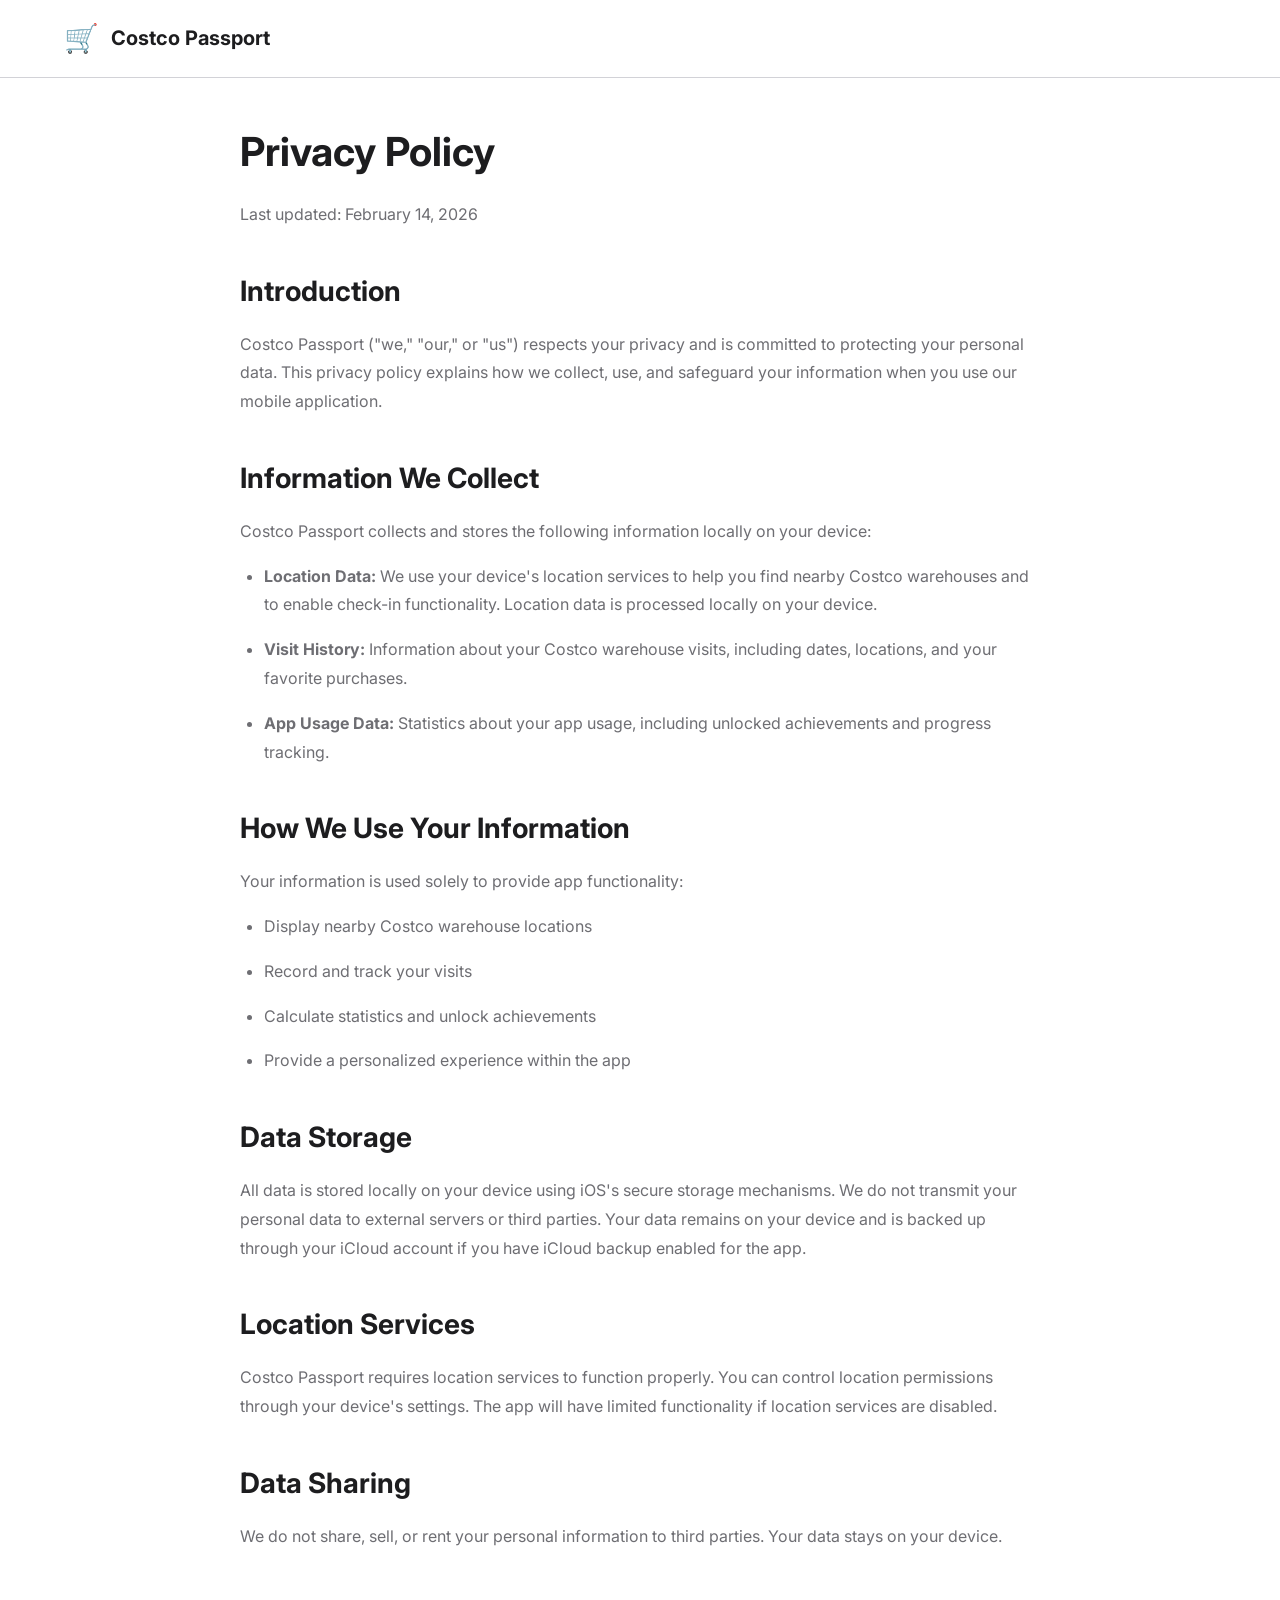
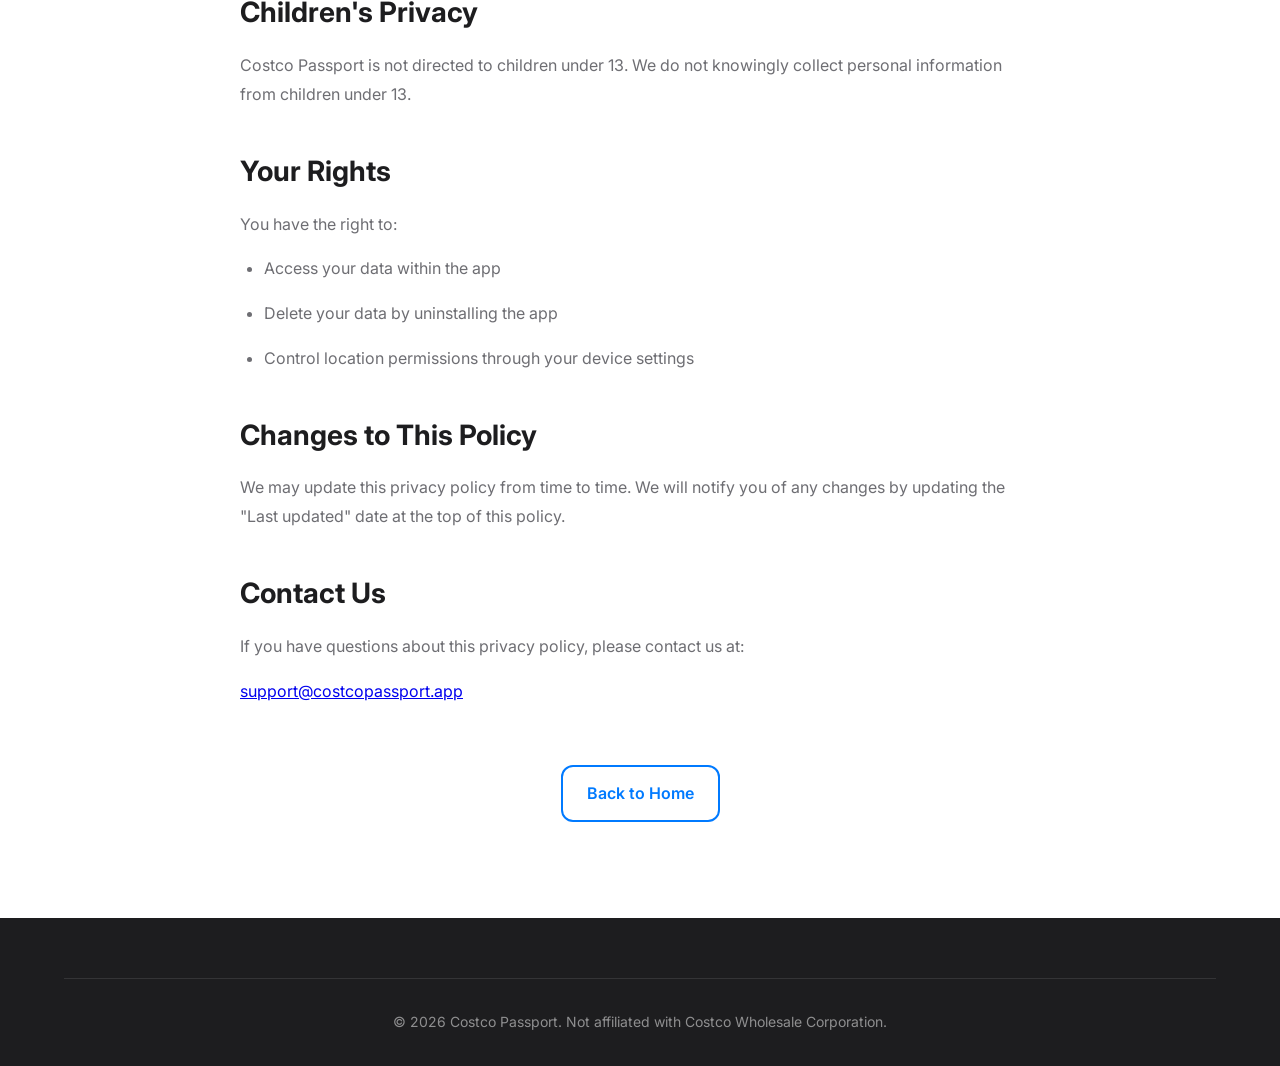
==== privacy.html @ 89473a06 "Initial commit: Costco Passport marketing website" ====
<!DOCTYPE html>
<html lang="en">

<head>
    <meta charset="UTF-8">
    <meta name="viewport" content="width=device-width, initial-scale=1.0">
    <title>Privacy Policy - Costco Passport</title>
    <link rel="stylesheet" href="styles.css">
    <link href="https://fonts.googleapis.com/css2?family=Inter:wght@400;600;700;800&display=swap" rel="stylesheet">
    <style>
        .legal-page {
            padding: 120px 0 80px;
            max-width: 800px;
            margin: 0 auto;
        }

        .legal-page h1 {
            font-size: 40px;
            margin-bottom: 16px;
        }

        .legal-page .date {
            color: var(--text-secondary);
            margin-bottom: 40px;
        }

        .legal-page h2 {
            font-size: 28px;
            margin-top: 40px;
            margin-bottom: 16px;
        }

        .legal-page p,
        .legal-page li {
            color: var(--text-secondary);
            margin-bottom: 16px;
            line-height: 1.8;
        }

        .legal-page ul {
            margin-left: 24px;
            margin-bottom: 16px;
        }
    </style>
</head>

<body>
    <nav class="navbar">
        <div class="container">
            <div class="nav-content">
                <a href="index.html" class="logo">
                    <span class="logo-icon">🛒</span>
                    <span class="logo-text">Costco Passport</span>
                </a>
            </div>
        </div>
    </nav>

    <div class="container legal-page">
        <h1>Privacy Policy</h1>
        <p class="date">Last updated: February 14, 2026</p>

        <h2>Introduction</h2>
        <p>Costco Passport ("we," "our," or "us") respects your privacy and is committed to protecting your personal
            data. This privacy policy explains how we collect, use, and safeguard your information when you use our
            mobile application.</p>

        <h2>Information We Collect</h2>
        <p>Costco Passport collects and stores the following information locally on your device:</p>
        <ul>
            <li><strong>Location Data:</strong> We use your device's location services to help you find nearby Costco
                warehouses and to enable check-in functionality. Location data is processed locally on your device.</li>
            <li><strong>Visit History:</strong> Information about your Costco warehouse visits, including dates,
                locations, and your favorite purchases.</li>
            <li><strong>App Usage Data:</strong> Statistics about your app usage, including unlocked achievements and
                progress tracking.</li>
        </ul>

        <h2>How We Use Your Information</h2>
        <p>Your information is used solely to provide app functionality:</p>
        <ul>
            <li>Display nearby Costco warehouse locations</li>
            <li>Record and track your visits</li>
            <li>Calculate statistics and unlock achievements</li>
            <li>Provide a personalized experience within the app</li>
        </ul>

        <h2>Data Storage</h2>
        <p>All data is stored locally on your device using iOS's secure storage mechanisms. We do not transmit your
            personal data to external servers or third parties. Your data remains on your device and is backed up
            through your iCloud account if you have iCloud backup enabled for the app.</p>

        <h2>Location Services</h2>
        <p>Costco Passport requires location services to function properly. You can control location permissions through
            your device's settings. The app will have limited functionality if location services are disabled.</p>

        <h2>Data Sharing</h2>
        <p>We do not share, sell, or rent your personal information to third parties. Your data stays on your device.
        </p>

        <h2>Children's Privacy</h2>
        <p>Costco Passport is not directed to children under 13. We do not knowingly collect personal information from
            children under 13.</p>

        <h2>Your Rights</h2>
        <p>You have the right to:</p>
        <ul>
            <li>Access your data within the app</li>
            <li>Delete your data by uninstalling the app</li>
            <li>Control location permissions through your device settings</li>
        </ul>

        <h2>Changes to This Policy</h2>
        <p>We may update this privacy policy from time to time. We will notify you of any changes by updating the "Last
            updated" date at the top of this policy.</p>

        <h2>Contact Us</h2>
        <p>If you have questions about this privacy policy, please contact us at:</p>
        <p><a href="mailto:support@costcopassport.app">support@costcopassport.app</a></p>

        <p style="margin-top: 60px; text-align: center;">
            <a href="index.html" class="btn-secondary">Back to Home</a>
        </p>
    </div>

    <footer class="footer">
        <div class="container">
            <div class="footer-bottom">
                <p>&copy; 2026 Costco Passport. Not affiliated with Costco Wholesale Corporation.</p>
            </div>
        </div>
    </footer>
</body>

</html>
---- styles.css ----
* {
    margin: 0;
    padding: 0;
    box-sizing: border-box;
}

:root {
    --primary-color: #007AFF;
    --primary-dark: #0051D5;
    --secondary-color: #5856D6;
    --text-primary: #1d1d1f;
    --text-secondary: #6e6e73;
    --background: #ffffff;
    --surface: #f5f5f7;
    --border: #d2d2d7;
    --success: #34C759;
    --shadow: rgba(0, 0, 0, 0.1);
    --shadow-heavy: rgba(0, 0, 0, 0.15);
}

body {
    font-family: 'Inter', -apple-system, BlinkMacSystemFont, 'Segoe UI', Roboto, sans-serif;
    color: var(--text-primary);
    background: var(--background);
    line-height: 1.6;
    overflow-x: hidden;
}

.container {
    max-width: 1200px;
    margin: 0 auto;
    padding: 0 24px;
}

/* Navigation */
.navbar {
    position: fixed;
    top: 0;
    width: 100%;
    background: rgba(255, 255, 255, 0.8);
    backdrop-filter: blur(20px);
    -webkit-backdrop-filter: blur(20px);
    border-bottom: 1px solid var(--border);
    z-index: 1000;
    transition: all 0.3s ease;
}

.navbar.scrolled {
    background: rgba(255, 255, 255, 0.95);
    box-shadow: 0 2px 8px var(--shadow);
}

.nav-content {
    display: flex;
    justify-content: space-between;
    align-items: center;
    padding: 16px 0;
}

.logo {
    display: flex;
    align-items: center;
    gap: 12px;
    font-weight: 700;
    font-size: 20px;
    color: var(--text-primary);
    text-decoration: none;
}

.logo-icon {
    font-size: 28px;
}

.nav-links {
    display: flex;
    gap: 32px;
    align-items: center;
}

.nav-links a {
    color: var(--text-primary);
    text-decoration: none;
    font-weight: 500;
    transition: all 0.3s ease;
}

.nav-links a:hover {
    color: var(--primary-color);
}

/* Buttons */
.btn-primary,
.btn-secondary {
    display: inline-flex;
    align-items: center;
    gap: 8px;
    padding: 12px 24px;
    border-radius: 12px;
    font-weight: 600;
    text-decoration: none;
    transition: all 0.3s ease;
    border: none;
    cursor: pointer;
    font-size: 16px;
}

.btn-primary {
    background: var(--primary-color);
    color: white;
}

.btn-primary:hover {
    background: var(--primary-dark);
    transform: translateY(-2px);
    box-shadow: 0 8px 16px var(--shadow);
}

.btn-secondary {
    background: transparent;
    color: var(--primary-color);
    border: 2px solid var(--primary-color);
}

.btn-secondary:hover {
    background: var(--primary-color);
    color: white;
}

.btn-large {
    padding: 16px 32px;
    font-size: 18px;
}

.apple-icon {
    display: flex;
    align-items: center;
}

/* Hero Section */
.hero {
    padding: 120px 0 80px;
    background: linear-gradient(135deg, #f5f7fa 0%, #e8ecf1 100%);
}

.hero-content {
    display: grid;
    grid-template-columns: 1fr 1fr;
    gap: 60px;
    align-items: center;
}

.hero-text h1 {
    font-size: 56px;
    font-weight: 800;
    line-height: 1.1;
    margin-bottom: 24px;
    color: var(--text-primary);
}

.hero-subtitle {
    font-size: 20px;
    color: var(--text-secondary);
    margin-bottom: 32px;
    line-height: 1.6;
}

.hero-buttons {
    display: flex;
    gap: 16px;
    margin-bottom: 24px;
}

.hero-note {
    font-size: 14px;
    color: var(--text-secondary);
}

/* Phone Mockup */
.hero-image {
    display: flex;
    justify-content: center;
    align-items: center;
}

.phone-mockup {
    position: relative;
    width: 300px;
    height: 600px;
    background: #1d1d1f;
    border-radius: 40px;
    padding: 12px;
    box-shadow: 0 20px 60px var(--shadow-heavy);
}

.phone-screen {
    width: 100%;
    height: 100%;
    border-radius: 32px;
    overflow: hidden;
    background: white;
}

.screenshot-preview {
    width: 100%;
    height: 100%;
    object-fit: cover;
}

/* Features Section */
.features {
    padding: 100px 0;
    background: white;
}

.section-title {
    font-size: 48px;
    font-weight: 800;
    text-align: center;
    margin-bottom: 16px;
}

.section-subtitle {
    font-size: 20px;
    color: var(--text-secondary);
    text-align: center;
    margin-bottom: 60px;
}

.features-grid {
    display: grid;
    grid-template-columns: repeat(auto-fit, minmax(320px, 1fr));
    gap: 32px;
}

.feature-card {
    padding: 40px;
    background: var(--surface);
    border-radius: 20px;
    transition: all 0.3s ease;
}

.feature-card:hover {
    transform: translateY(-8px);
    box-shadow: 0 12px 24px var(--shadow);
}

.feature-icon {
    font-size: 48px;
    margin-bottom: 20px;
}

.feature-card h3 {
    font-size: 24px;
    font-weight: 700;
    margin-bottom: 12px;
}

.feature-card p {
    color: var(--text-secondary);
    line-height: 1.6;
}

/* Screenshots Section */
.screenshots {
    padding: 100px 0;
    background: linear-gradient(135deg, #667eea 0%, #764ba2 100%);
    color: white;
}

.screenshots .section-title {
    color: white;
}

.screenshots .section-subtitle {
    color: rgba(255, 255, 255, 0.8);
}

.screenshots-grid {
    display: grid;
    grid-template-columns: repeat(auto-fit, minmax(240px, 1fr));
    gap: 32px;
}

.screenshot-item {
    text-align: center;
}

.screenshot-img {
    width: 100%;
    max-width: 280px;
    height: auto;
    border-radius: 20px;
    box-shadow: 0 20px 40px rgba(0, 0, 0, 0.3);
    border: 3px solid rgba(255, 255, 255, 0.1);
    margin-bottom: 16px;
    background: #1d1d1f;
}

.screenshot-caption {
    font-size: 16px;
    font-weight: 600;
    color: rgba(255, 255, 255, 0.9);
}

/* Download Section */
.download {
    padding: 100px 0;
    background: var(--background);
    text-align: center;
}

.download-content h2 {
    font-size: 48px;
    font-weight: 800;
    margin-bottom: 16px;
}

.download-content p {
    font-size: 20px;
    color: var(--text-secondary);
    margin-bottom: 32px;
}

.download-note {
    margin-top: 16px;
    font-size: 14px;
    color: var(--text-secondary);
}

/* Footer */
.footer {
    padding: 60px 0 32px;
    background: var(--text-primary);
    color: white;
}

.footer-content {
    display: grid;
    grid-template-columns: repeat(auto-fit, minmax(200px, 1fr));
    gap: 40px;
    margin-bottom: 40px;
}

.footer-section h4 {
    font-size: 16px;
    font-weight: 600;
    margin-bottom: 16px;
}

.footer-description {
    color: rgba(255, 255, 255, 0.7);
    font-size: 14px;
    margin-top: 12px;
}

.footer-links {
    list-style: none;
}

.footer-links li {
    margin-bottom: 8px;
}

.footer-links a {
    color: rgba(255, 255, 255, 0.7);
    text-decoration: none;
    font-size: 14px;
    transition: color 0.3s ease;
}

.footer-links a:hover {
    color: white;
}

.footer-bottom {
    padding-top: 32px;
    border-top: 1px solid rgba(255, 255, 255, 0.1);
    text-align: center;
}

.footer-bottom p {
    color: rgba(255, 255, 255, 0.5);
    font-size: 14px;
}

/* Responsive Design */
@media (max-width: 768px) {
    .nav-links {
        gap: 16px;
    }

    .nav-links a:not(.btn-primary) {
        display: none;
    }

    .hero {
        padding: 100px 0 60px;
    }

    .hero-content {
        grid-template-columns: 1fr;
        gap: 40px;
    }

    .hero-text h1 {
        font-size: 40px;
    }

    .hero-subtitle {
        font-size: 18px;
    }

    .hero-buttons {
        flex-direction: column;
    }

    .phone-mockup {
        width: 250px;
        height: 500px;
    }

    .section-title {
        font-size: 36px;
    }

    .section-subtitle {
        font-size: 18px;
    }

    .features-grid {
        grid-template-columns: 1fr;
    }

    .screenshots-grid {
        grid-template-columns: 1fr;
    }

    .footer-content {
        grid-template-columns: 1fr;
        gap: 32px;
    }
}

/* Animations */
@keyframes fadeInUp {
    from {
        opacity: 0;
        transform: translateY(30px);
    }

    to {
        opacity: 1;
        transform: translateY(0);
    }
}

.hero-content>* {
    animation: fadeInUp 0.6s ease-out;
}

.feature-card {
    animation: fadeInUp 0.6s ease-out;
    animation-fill-mode: both;
}

.feature-card:nth-child(1) {
    animation-delay: 0.1s;
}

.feature-card:nth-child(2) {
    animation-delay: 0.2s;
}

.feature-card:nth-child(3) {
    animation-delay: 0.3s;
}

.feature-card:nth-child(4) {
    animation-delay: 0.4s;
}

.feature-card:nth-child(5) {
    animation-delay: 0.5s;
}

.feature-card:nth-child(6) {
    animation-delay: 0.6s;
}
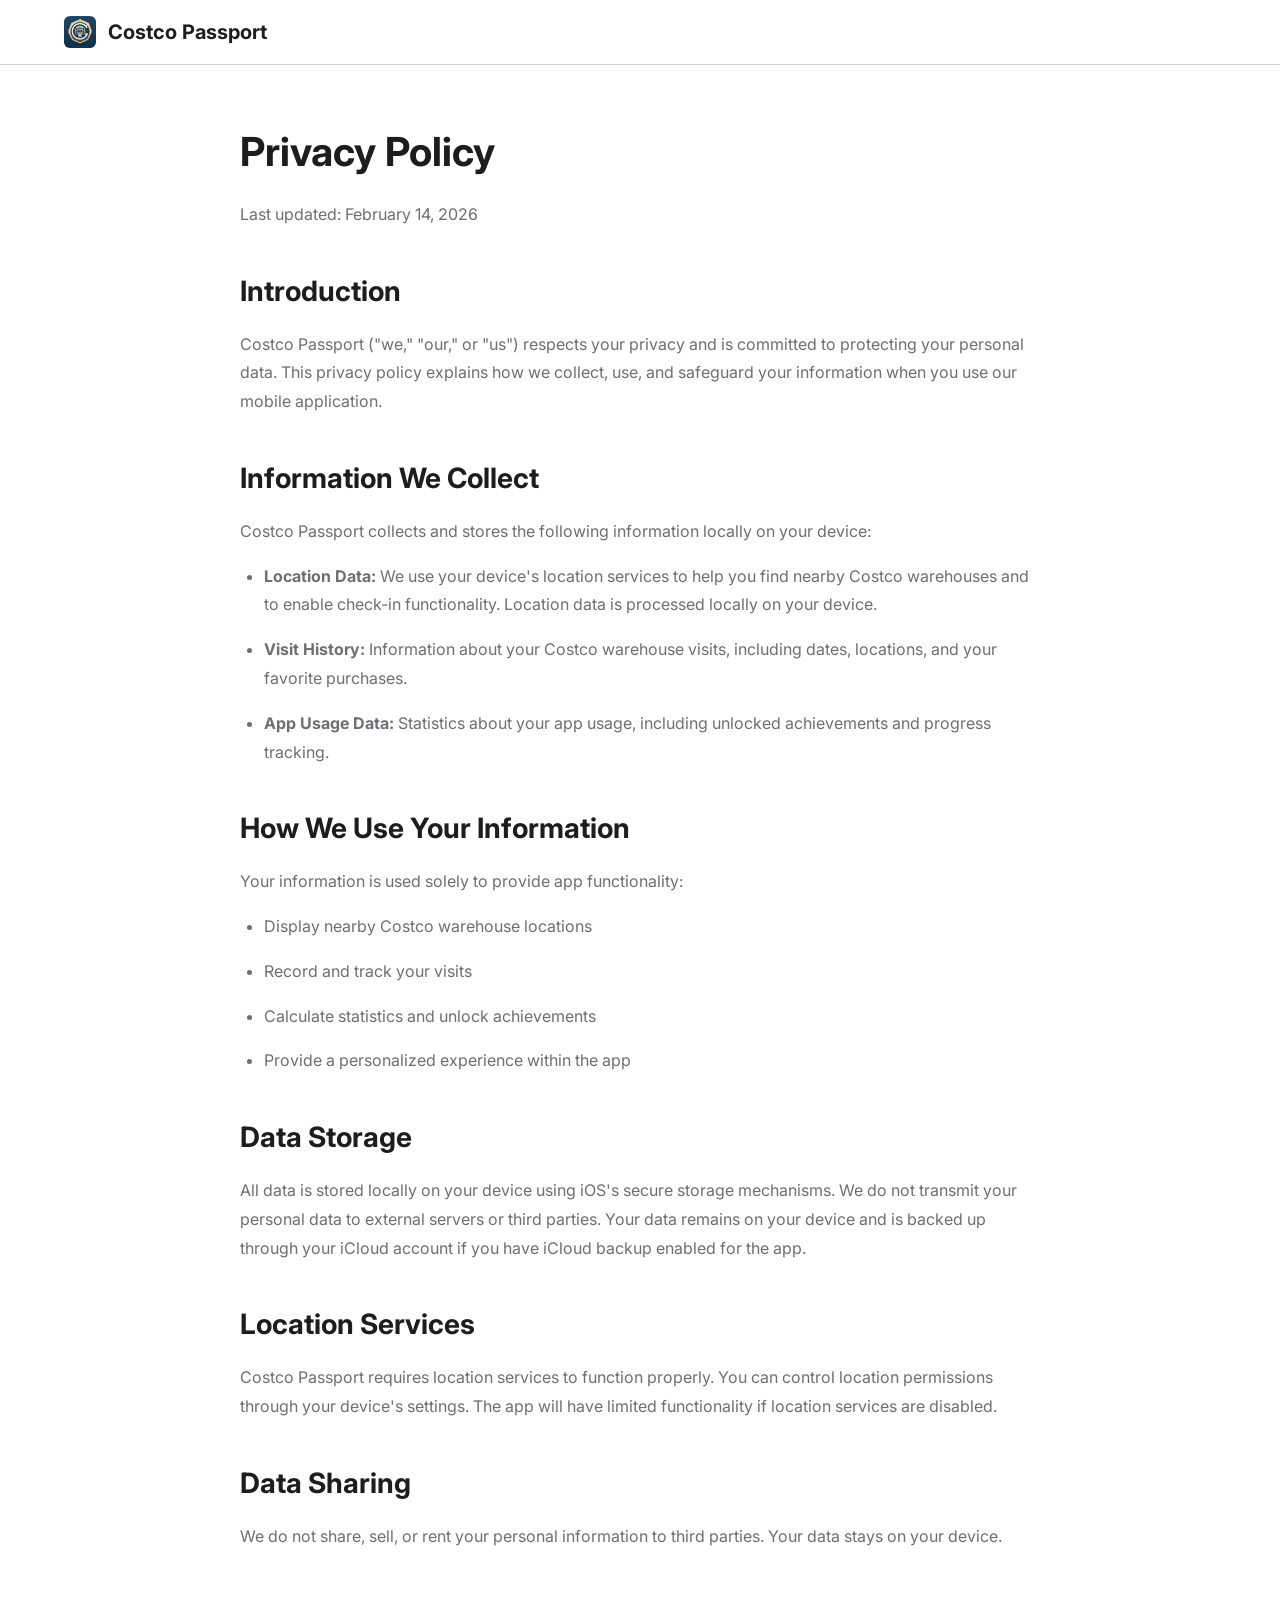
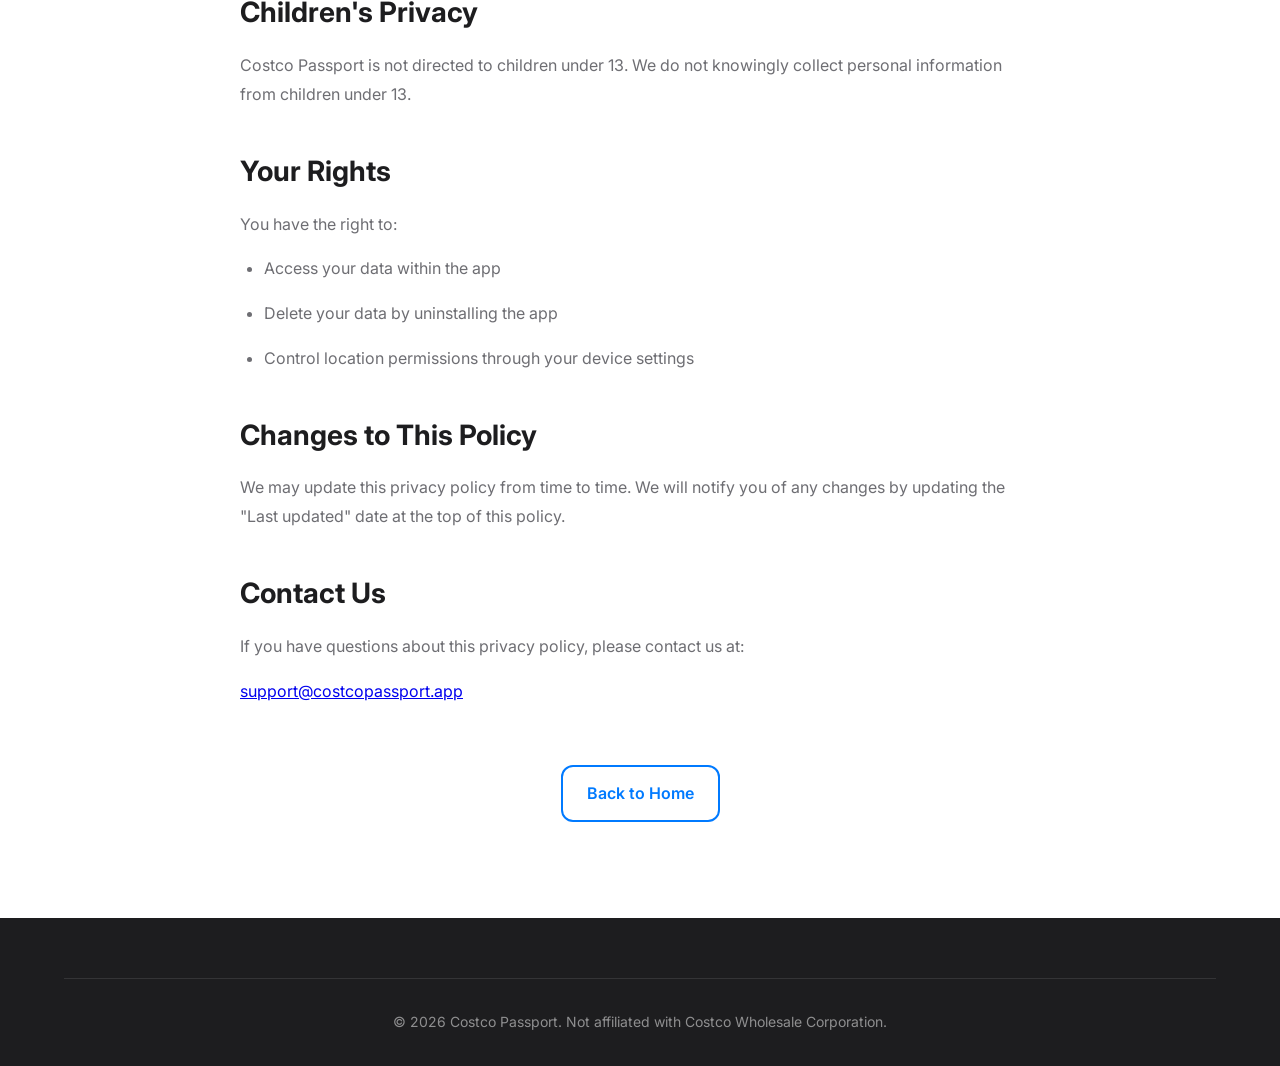
==== commit b5768e71: "Replace shopping cart emoji with app icon" ====
--- a/privacy.html
+++ b/privacy.html
@@ -5,6 +5,8 @@
     <meta charset="UTF-8">
     <meta name="viewport" content="width=device-width, initial-scale=1.0">
     <title>Privacy Policy - Costco Passport</title>
+    <link rel="icon" type="image/png" href="favicon.png">
+    <link rel="apple-touch-icon" href="app-icon.png">
     <link rel="stylesheet" href="styles.css">
     <link href="https://fonts.googleapis.com/css2?family=Inter:wght@400;600;700;800&display=swap" rel="stylesheet">
     <style>
@@ -49,7 +51,7 @@
         <div class="container">
             <div class="nav-content">
                 <a href="index.html" class="logo">
-                    <span class="logo-icon">🛒</span>
+                    <img src="app-icon.png" alt="Costco Passport" class="logo-icon">
                     <span class="logo-text">Costco Passport</span>
                 </a>
             </div>
--- a/styles.css
+++ b/styles.css
@@ -68,7 +68,10 @@
 }
 
 .logo-icon {
-    font-size: 28px;
+    width: 32px;
+    height: 32px;
+    border-radius: 6px;
+    object-fit: cover;
 }
 
 .nav-links {
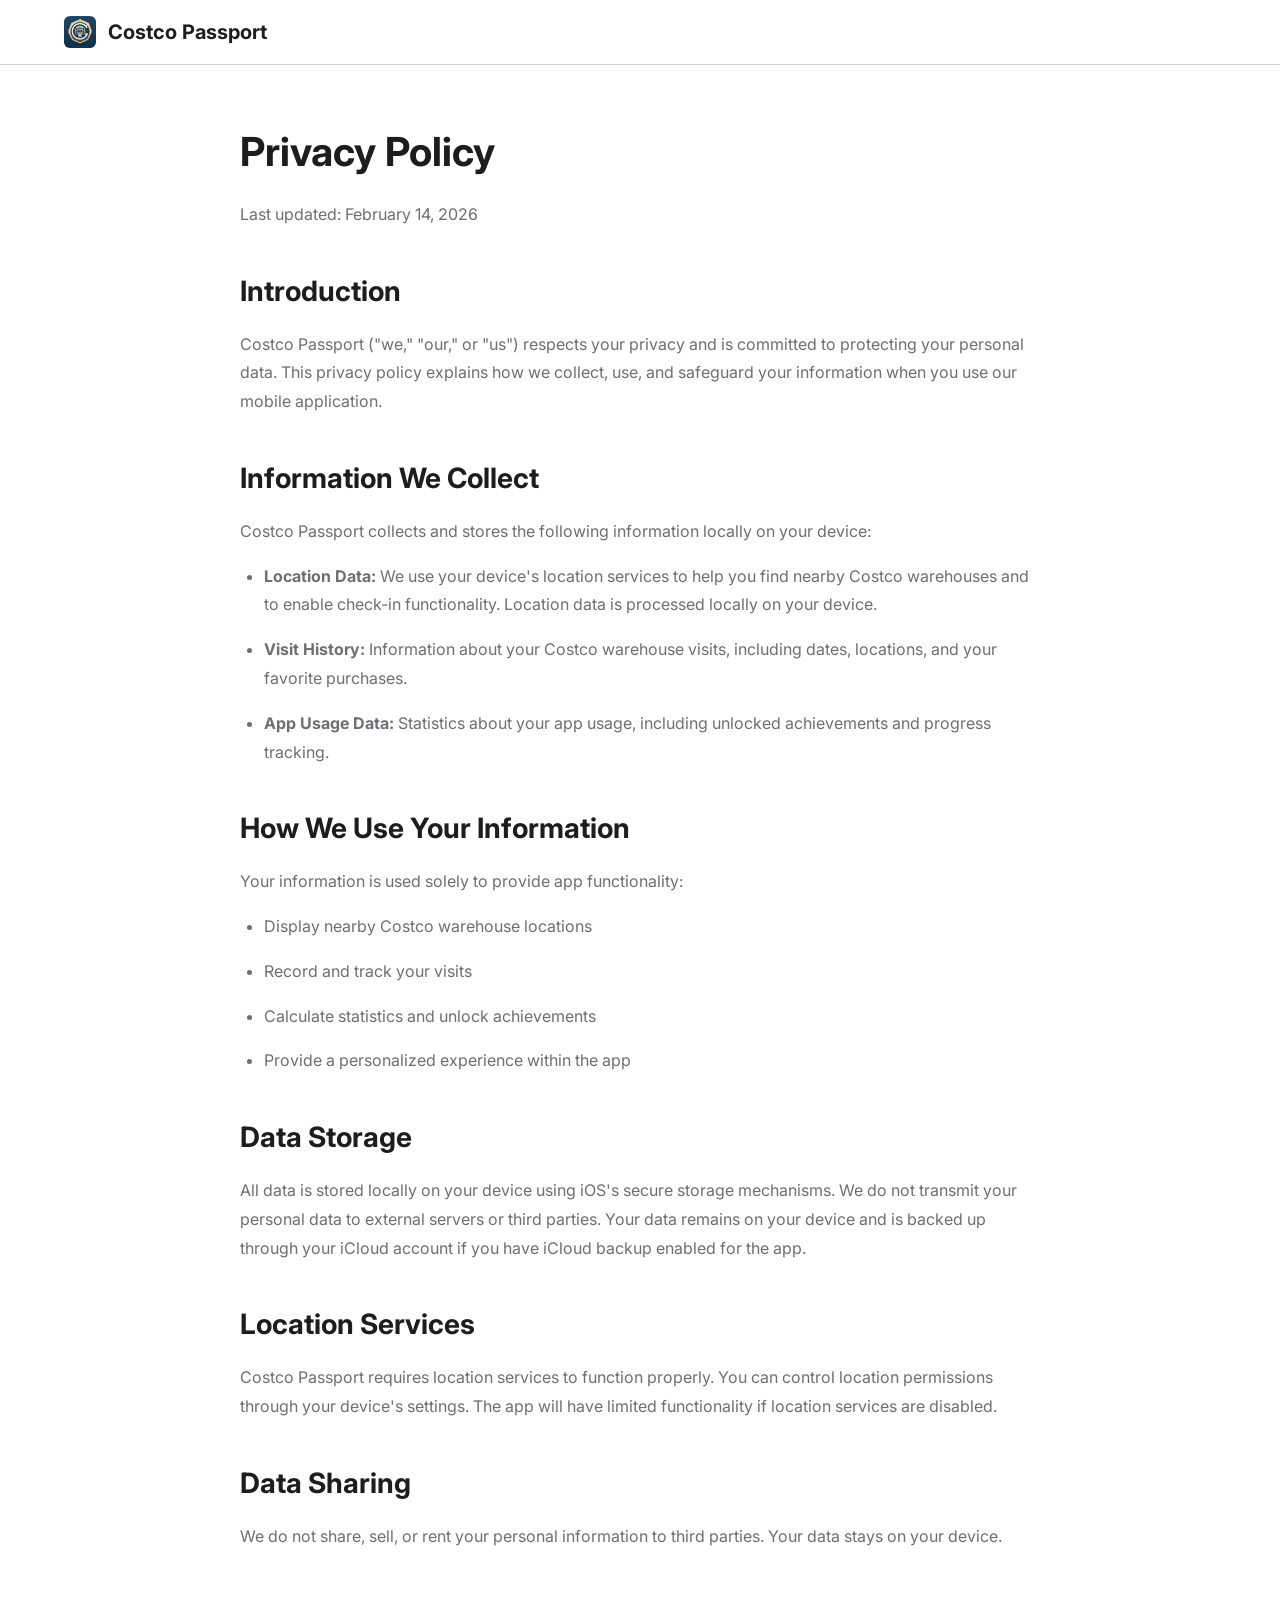
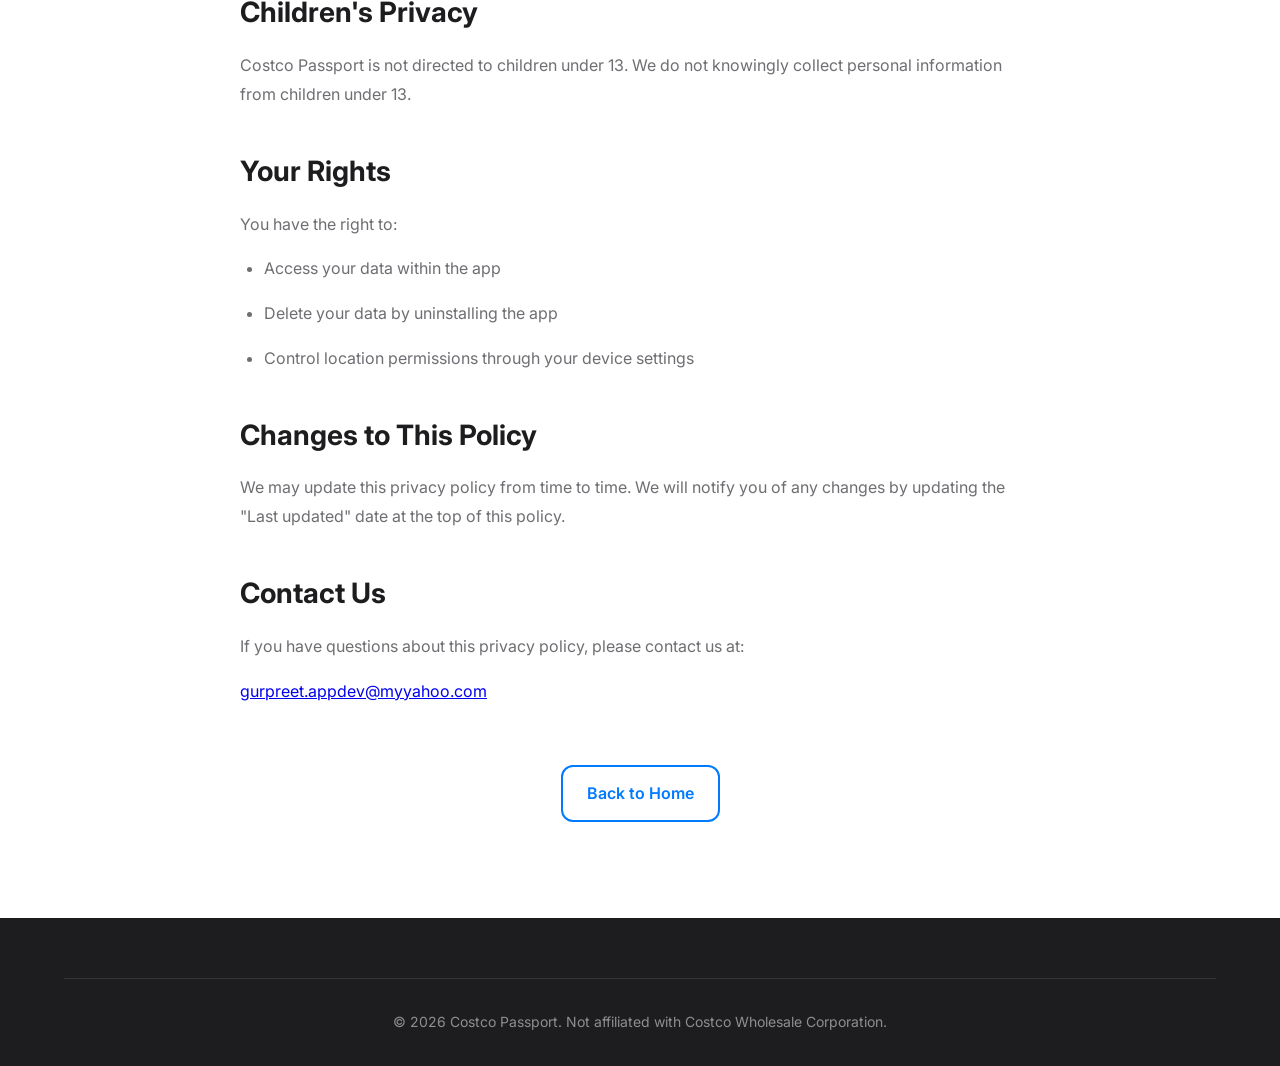
==== commit d6f8bdb7: "Update contact email to gurpreet.appdev@myyahoo.com" ====
--- a/privacy.html
+++ b/privacy.html
@@ -118,7 +118,7 @@
 
         <h2>Contact Us</h2>
         <p>If you have questions about this privacy policy, please contact us at:</p>
-        <p><a href="mailto:support@costcopassport.app">support@costcopassport.app</a></p>
+        <p><a href="mailto:gurpreet.appdev@myyahoo.com">gurpreet.appdev@myyahoo.com</a></p>
 
         <p style="margin-top: 60px; text-align: center;">
             <a href="index.html" class="btn-secondary">Back to Home</a>
